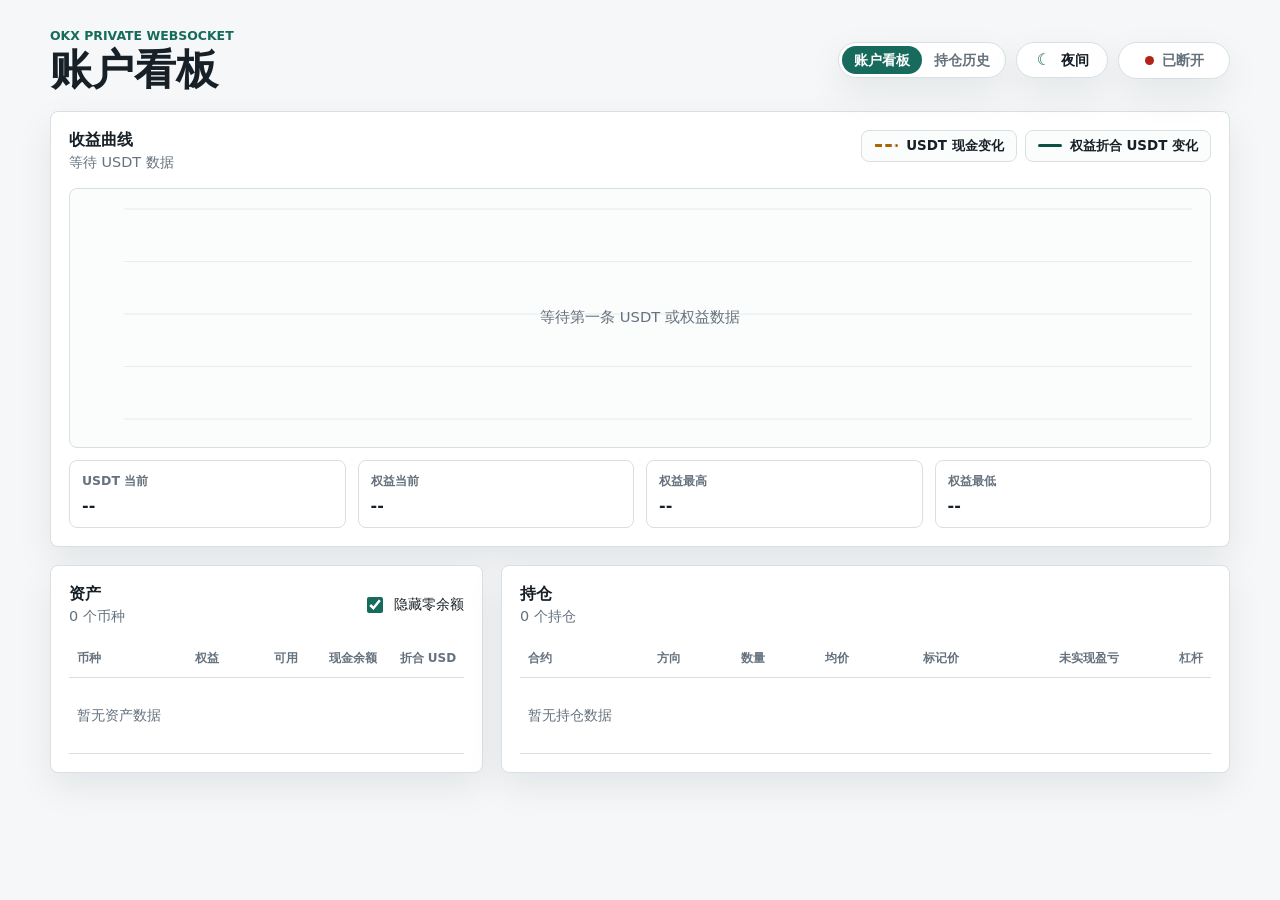
==== index.html @ 51c7c1fa "init" ====
<!doctype html>
<html lang="zh-CN">
  <head>
    <meta charset="utf-8">
    <meta name="viewport" content="width=device-width, initial-scale=1">
    <meta
      http-equiv="Content-Security-Policy"
      content="default-src 'self'; connect-src 'self' https: wss:; img-src 'self' data:; style-src 'self'; script-src 'self'; base-uri 'none'; form-action 'none'"
    >
    <title>OKX 账户看板</title>
    <link rel="stylesheet" href="./styles.css">
    <script src="./okx-runtime.js" defer></script>
    <script src="./app.js" defer></script>
  </head>
  <body>
    <main class="app-shell">
      <header class="topbar">
        <div>
          <p class="eyebrow">OKX Private WebSocket</p>
          <h1>账户看板</h1>
        </div>
        <div class="topbar-actions">
          <nav class="page-tabs" aria-label="页面切换">
            <a class="page-tab" href="./index.html" aria-current="page">账户看板</a>
            <a class="page-tab" href="./positions-history.html">持仓历史</a>
          </nav>
          <button
            class="theme-toggle"
            id="theme-toggle"
            type="button"
            aria-label="切换到夜间主题"
            aria-pressed="false"
          >
            <span class="theme-toggle__icon" id="theme-icon" aria-hidden="true">☾</span>
            <span id="theme-label">夜间</span>
          </button>
          <div class="connection-pill" data-status="idle" id="connection-pill">
            <span class="status-dot" aria-hidden="true"></span>
            <span id="status-label">未连接</span>
          </div>
        </div>
      </header>

      <section class="chart-panel" aria-labelledby="profit-chart-title">
        <div class="chart-heading">
          <div>
            <h2 id="profit-chart-title">收益曲线</h2>
            <p id="chart-summary">等待账户数据</p>
          </div>
          <div class="chart-legend" aria-label="曲线图例">
            <span class="chart-legend-item" data-series="stable">
              <i aria-hidden="true"></i>
              <span id="stable-legend-label">USDT 现金变化</span>
            </span>
            <span class="chart-legend-item" data-series="equity">
              <i aria-hidden="true"></i>
              <span id="equity-legend-label">权益折合 USDT 变化</span>
            </span>
          </div>
        </div>
        <div class="chart-stage">
          <canvas id="profit-chart" aria-label="实时收益曲线" role="img"></canvas>
          <div class="chart-empty" id="chart-empty">等待第一条 USDT 资产推送</div>
        </div>
        <div class="chart-stats" aria-label="收益曲线统计">
          <div>
            <span id="stable-current-label">USDT 当前</span>
            <strong id="stable-current">--</strong>
          </div>
          <div>
            <span>权益当前</span>
            <strong id="equity-current">--</strong>
          </div>
          <div>
            <span>权益最高</span>
            <strong id="equity-high">--</strong>
          </div>
          <div>
            <span>权益最低</span>
            <strong id="equity-low">--</strong>
          </div>
        </div>
      </section>

      <section class="data-layout">
        <article class="data-panel balance-panel">
          <div class="table-heading">
            <div>
              <h2>资产</h2>
              <p id="balance-count">0 个币种</p>
            </div>
            <label class="switch-field">
              <input id="hide-zero-input" type="checkbox" checked>
              <span>隐藏零余额</span>
            </label>
          </div>
          <div class="table-wrap">
            <table>
              <thead>
                <tr>
                  <th>币种</th>
                  <th>权益</th>
                  <th>可用</th>
                  <th>现金余额</th>
                  <th>折合 USD</th>
                </tr>
              </thead>
              <tbody id="balances-body">
                <tr>
                  <td colspan="5" class="empty-cell">等待账户数据</td>
                </tr>
              </tbody>
            </table>
          </div>
        </article>

        <article class="data-panel positions-panel">
          <div class="table-heading">
            <div>
              <h2>持仓</h2>
              <p id="position-count">0 个持仓</p>
            </div>
          </div>
          <div class="table-wrap">
            <table>
              <thead>
                <tr>
                  <th>合约</th>
                  <th>方向</th>
                  <th>数量</th>
                  <th>均价</th>
                  <th>标记价</th>
                  <th>未实现盈亏</th>
                  <th>杠杆</th>
                </tr>
              </thead>
              <tbody id="positions-body">
                <tr>
                  <td colspan="7" class="empty-cell">等待持仓数据</td>
                </tr>
              </tbody>
            </table>
          </div>
        </article>
      </section>

    </main>
  </body>
</html>
---- styles.css ----
:root {
  color-scheme: light;
  --bg: #f5f7f8;
  --surface: #ffffff;
  --surface-muted: #eef2f4;
  --field: #fbfcfc;
  --text: #182027;
  --muted: #66727e;
  --line: #d8e0e5;
  --accent: #166b5d;
  --accent-strong: #0d4f45;
  --accent-soft: rgba(22, 107, 93, 0.14);
  --amber: #a76705;
  --danger: #b42318;
  --positive: #087443;
  --row-hover: #f8fafb;
  --log-bg: #f8fafb;
  --button-hover-border: #b9c5cc;
  --shadow: 0 14px 36px rgba(19, 31, 39, 0.08);
}

html[data-theme="dark"] {
  color-scheme: dark;
  --bg: #101416;
  --surface: #171d20;
  --surface-muted: #20282c;
  --field: #111719;
  --text: #eef4f1;
  --muted: #a5b3b1;
  --line: #2d383c;
  --accent: #42b59f;
  --accent-strong: #60cdb9;
  --accent-soft: rgba(66, 181, 159, 0.18);
  --amber: #e0a137;
  --danger: #ff776d;
  --positive: #42c783;
  --row-hover: #1e262a;
  --log-bg: #12191b;
  --button-hover-border: #4a5b60;
  --shadow: 0 16px 34px rgba(0, 0, 0, 0.28);
}

* {
  box-sizing: border-box;
}

body {
  min-width: 320px;
  margin: 0;
  background: var(--bg);
  color: var(--text);
  font-family:
    Inter, ui-sans-serif, system-ui, -apple-system, BlinkMacSystemFont, "Segoe UI",
    sans-serif;
  letter-spacing: 0;
}

button,
input,
select {
  font: inherit;
}

button {
  cursor: pointer;
}

button:disabled {
  cursor: not-allowed;
  opacity: 0.58;
}

.app-shell {
  width: min(1180px, calc(100% - 32px));
  margin: 0 auto;
  padding: 28px 0 40px;
}

.topbar {
  display: flex;
  align-items: center;
  justify-content: space-between;
  gap: 16px;
  margin-bottom: 18px;
}

.topbar-actions {
  display: flex;
  align-items: center;
  justify-content: flex-end;
  gap: 10px;
}

.page-tabs {
  display: inline-flex;
  min-height: 36px;
  align-items: center;
  border: 1px solid var(--line);
  border-radius: 999px;
  background: var(--surface);
  padding: 3px;
  box-shadow: var(--shadow);
}

.page-tab {
  display: inline-flex;
  min-height: 28px;
  align-items: center;
  justify-content: center;
  border-radius: 999px;
  color: var(--muted);
  padding: 0 12px;
  font-size: 0.88rem;
  font-weight: 800;
  text-decoration: none;
  white-space: nowrap;
}

.page-tab:hover {
  color: var(--text);
  background: var(--surface-muted);
}

.page-tab[aria-current="page"] {
  background: var(--accent);
  color: #ffffff;
}

.eyebrow {
  margin: 0 0 4px;
  color: var(--accent);
  font-size: 0.78rem;
  font-weight: 700;
  text-transform: uppercase;
}

h1,
h2,
p {
  margin-top: 0;
}

h1 {
  margin-bottom: 0;
  font-size: clamp(1.8rem, 4vw, 2.65rem);
  line-height: 1.08;
}

h2 {
  margin-bottom: 4px;
  font-size: 1rem;
  line-height: 1.2;
}

.theme-toggle {
  display: inline-flex;
  min-width: 92px;
  min-height: 36px;
  align-items: center;
  justify-content: center;
  gap: 8px;
  border: 1px solid var(--line);
  border-radius: 999px;
  background: var(--surface);
  color: var(--text);
  padding: 0 12px;
  font-size: 0.9rem;
  font-weight: 800;
  box-shadow: var(--shadow);
  white-space: nowrap;
}

.theme-toggle:hover {
  border-color: var(--button-hover-border);
  background: var(--surface-muted);
}

.secondary-button {
  display: inline-flex;
  min-height: 36px;
  align-items: center;
  justify-content: center;
  border: 1px solid var(--line);
  border-radius: 8px;
  background: var(--surface);
  color: var(--text);
  padding: 0 12px;
  font-size: 0.88rem;
  font-weight: 800;
  white-space: nowrap;
}

.secondary-button:hover {
  border-color: var(--button-hover-border);
  background: var(--surface-muted);
}

.theme-toggle__icon {
  display: inline-grid;
  width: 18px;
  height: 18px;
  place-items: center;
  color: var(--accent);
  font-size: 1rem;
  line-height: 1;
}

.connection-pill {
  display: inline-flex;
  min-width: 112px;
  align-items: center;
  justify-content: center;
  gap: 8px;
  border: 1px solid var(--line);
  border-radius: 999px;
  background: var(--surface);
  padding: 8px 12px;
  color: var(--muted);
  font-size: 0.9rem;
  font-weight: 700;
  box-shadow: var(--shadow);
  white-space: nowrap;
}

.status-dot {
  width: 9px;
  height: 9px;
  border-radius: 50%;
  background: #a0aab4;
}

.connection-pill[data-status="connecting"] .status-dot,
.connection-pill[data-status="authenticating"] .status-dot {
  background: var(--amber);
}

.connection-pill[data-status="connected"] .status-dot {
  background: var(--positive);
}

.connection-pill[data-status="error"] .status-dot {
  background: var(--danger);
}

.chart-panel,
.data-panel {
  border: 1px solid var(--line);
  border-radius: 8px;
  background: var(--surface);
  box-shadow: var(--shadow);
}

.history-summary {
  display: grid;
  grid-template-columns: repeat(3, minmax(0, 1fr));
  gap: 12px;
  margin-bottom: 18px;
}

.history-summary-card {
  border: 1px solid var(--line);
  border-radius: 8px;
  background: var(--surface);
  padding: 16px;
  box-shadow: var(--shadow);
}

.history-summary-card span {
  display: block;
  color: var(--muted);
  font-size: 0.78rem;
  font-weight: 800;
}

.history-summary-card strong {
  display: block;
  margin-top: 8px;
  font-size: 1.25rem;
  line-height: 1.2;
  overflow-wrap: anywhere;
}

.chart-heading,
.table-heading {
  display: flex;
  align-items: flex-start;
  justify-content: space-between;
  gap: 16px;
}

.chart-heading p,
.table-heading p {
  margin-bottom: 0;
  color: var(--muted);
  font-size: 0.9rem;
}

.hidden {
  display: none;
}

.switch-field {
  display: flex;
  min-height: 42px;
  align-items: center;
  gap: 8px;
  color: var(--text);
  font-size: 0.9rem;
}

.switch-field input {
  width: 16px;
  height: 16px;
  accent-color: var(--accent);
}

.negative {
  color: var(--danger);
}

.positive {
  color: var(--positive);
}

.chart-panel {
  margin-bottom: 18px;
  padding: 18px;
}

.chart-legend {
  display: flex;
  flex-wrap: wrap;
  justify-content: flex-end;
  gap: 8px;
}

.chart-legend-item {
  display: inline-flex;
  min-height: 32px;
  align-items: center;
  gap: 8px;
  border: 1px solid var(--line);
  border-radius: 8px;
  background: var(--field);
  color: var(--text);
  padding: 0 12px;
  font-size: 0.84rem;
  font-weight: 800;
  white-space: nowrap;
}

.chart-legend-item i {
  display: inline-block;
  width: 24px;
  height: 0;
  border-top: 3px solid var(--accent-strong);
  border-radius: 999px;
}

.chart-legend-item[data-series="stable"] i {
  border-top-color: var(--amber);
  border-top-style: dashed;
}

.chart-stage {
  position: relative;
  width: 100%;
  height: 260px;
  margin-top: 16px;
  border: 1px solid var(--line);
  border-radius: 8px;
  background: var(--field);
  overflow: hidden;
}

#profit-chart {
  display: block;
  width: 100%;
  height: 100%;
}

.chart-empty {
  position: absolute;
  inset: 0;
  display: grid;
  place-items: center;
  color: var(--muted);
  font-size: 0.92rem;
  pointer-events: none;
}

.chart-empty.hidden {
  display: none;
}

.chart-stats {
  display: grid;
  grid-template-columns: repeat(4, minmax(0, 1fr));
  gap: 12px;
  margin-top: 12px;
}

.chart-stats div {
  border: 1px solid var(--line);
  border-radius: 8px;
  background: var(--surface);
  padding: 12px;
}

.chart-stats span {
  display: block;
  color: var(--muted);
  font-size: 0.78rem;
  font-weight: 800;
}

.chart-stats strong {
  display: block;
  margin-top: 6px;
  font-size: 1rem;
  overflow-wrap: anywhere;
}

.data-layout {
  display: grid;
  grid-template-columns: minmax(0, 0.82fr) minmax(0, 1.38fr);
  gap: 18px;
}

.data-panel {
  min-width: 0;
  padding: 18px;
}

.table-wrap {
  width: 100%;
  margin-top: 14px;
  overflow-x: auto;
}

table {
  width: 100%;
  min-width: 560px;
  border-collapse: collapse;
  font-size: 0.88rem;
}

.balance-panel table {
  min-width: 100%;
  table-layout: fixed;
}

.positions-panel table {
  min-width: 620px;
}

.history-panel table {
  min-width: 1120px;
}

th,
td {
  border-bottom: 1px solid var(--line);
  padding: 10px 8px;
  text-align: right;
  vertical-align: middle;
  white-space: nowrap;
}

.balance-panel th,
.balance-panel td {
  overflow-wrap: anywhere;
  white-space: normal;
}

.balance-panel td {
  font-variant-numeric: tabular-nums;
  line-height: 1.35;
}

th:first-child,
td:first-child {
  text-align: left;
}

th {
  color: var(--muted);
  font-size: 0.75rem;
  font-weight: 800;
  text-transform: uppercase;
}

td {
  color: var(--text);
}

tbody tr:hover {
  background: var(--row-hover);
}

.empty-cell {
  height: 76px;
  color: var(--muted);
  text-align: center;
}

@media (max-width: 920px) {
  .data-layout {
    grid-template-columns: 1fr 1fr;
  }

  .data-panel {
    grid-column: span 2;
  }
}

@media (max-width: 640px) {
  .app-shell {
    width: min(100% - 20px, 1180px);
    padding-top: 18px;
  }

  .topbar,
  .chart-heading,
  .table-heading {
    align-items: stretch;
    flex-direction: column;
  }

  .topbar-actions {
    justify-content: space-between;
  }

  .data-layout {
    grid-template-columns: 1fr;
  }

  .data-panel {
    grid-column: auto;
  }

  .chart-legend {
    justify-content: stretch;
    width: 100%;
  }

  .chart-legend-item {
    flex: 1 1 100%;
  }

  .chart-stage {
    height: 220px;
  }

  .chart-stats {
    grid-template-columns: 1fr 1fr;
  }

  .history-summary {
    grid-template-columns: 1fr;
  }
}
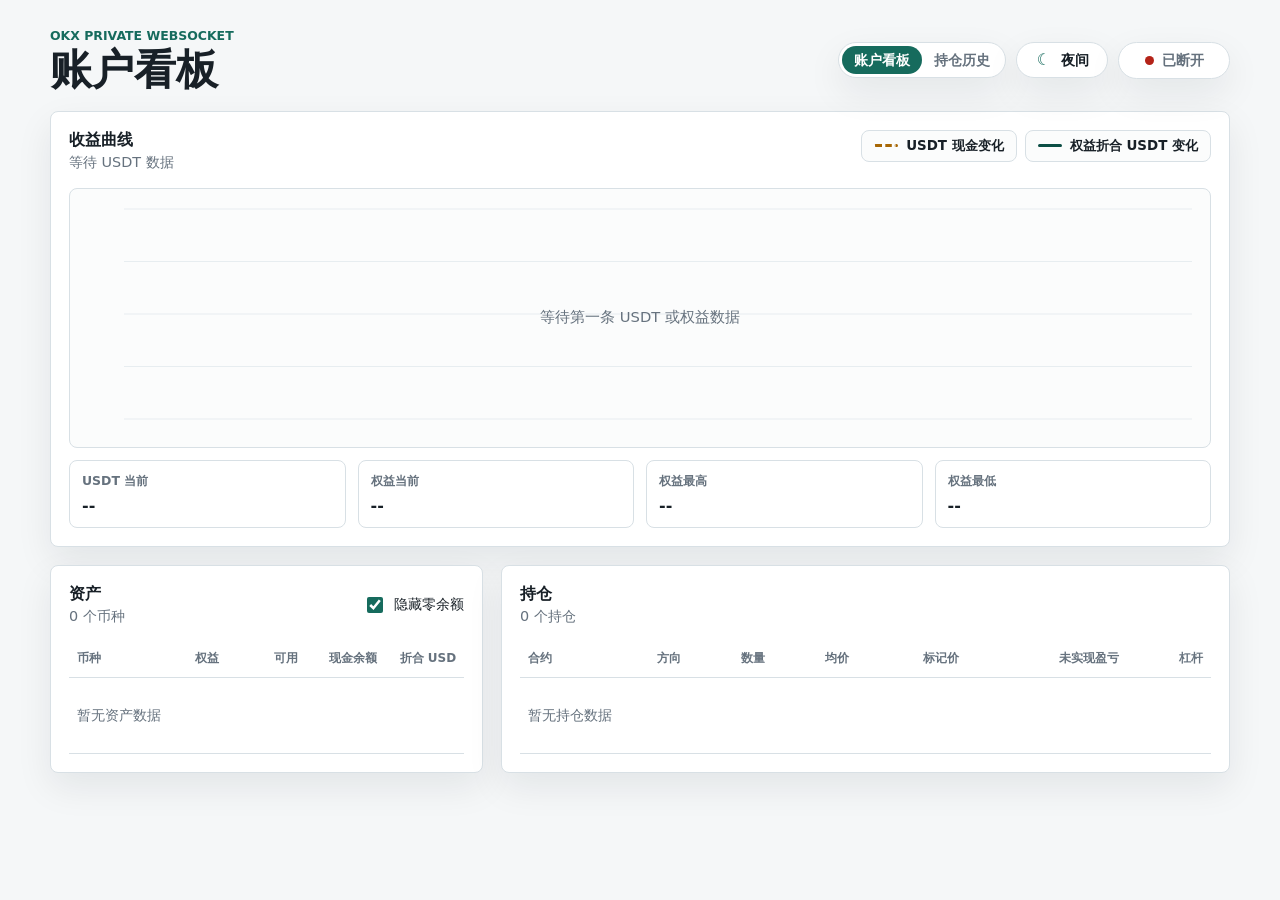
==== commit 77ec5f1e: "init" ====
--- a/index.html
+++ b/index.html
@@ -5,12 +5,12 @@
     <meta name="viewport" content="width=device-width, initial-scale=1">
     <meta
       http-equiv="Content-Security-Policy"
-      content="default-src 'self'; connect-src 'self' https: wss:; img-src 'self' data:; style-src 'self'; script-src 'self'; base-uri 'none'; form-action 'none'"
+      content="default-src 'self'; connect-src 'self' https: wss:; img-src 'self' data:; style-src 'self'; script-src 'self' https://static.cloudflareinsights.com; script-src-elem 'self' https://static.cloudflareinsights.com; base-uri 'none'; form-action 'none'"
     >
     <title>OKX 账户看板</title>
     <link rel="stylesheet" href="./styles.css">
-    <script src="./okx-runtime.js" defer></script>
-    <script src="./app.js" defer></script>
+    <script src="./okx-runtime.js?v=20260606-positions-refresh" defer></script>
+    <script src="./app.js?v=20260606-positions-refresh" defer></script>
   </head>
   <body>
     <main class="app-shell">
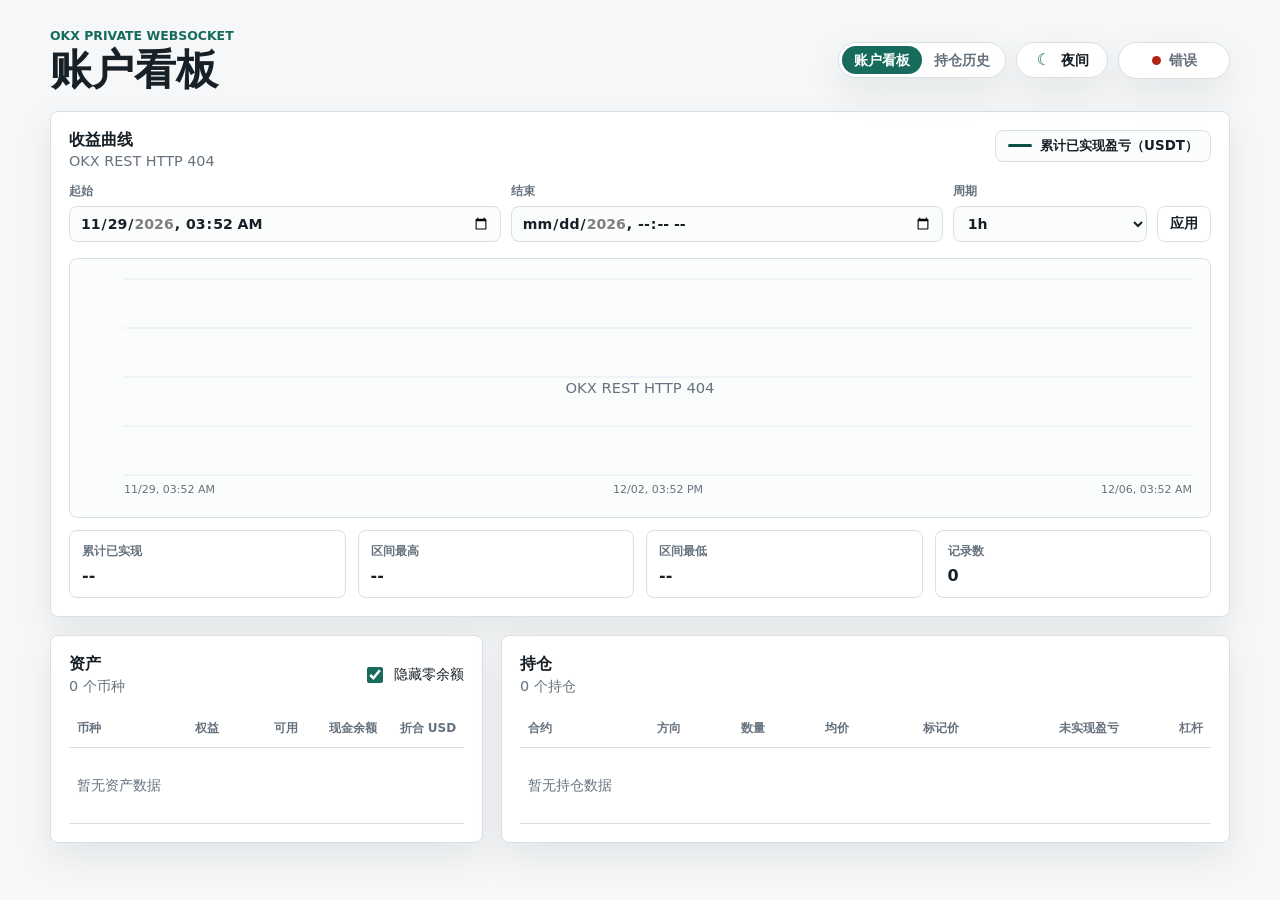
==== commit b3723b43: "init" ====
--- a/index.html
+++ b/index.html
@@ -9,20 +9,20 @@
     >
     <title>OKX 账户看板</title>
     <link rel="stylesheet" href="./styles.css">
-    <script src="./okx-runtime.js?v=20260606-positions-refresh" defer></script>
-    <script src="./app.js?v=20260606-positions-refresh" defer></script>
+    <script src="./okx-runtime.js?v=20260606-history-chart" defer></script>
+    <script src="./app.js?v=20260606-history-chart" defer></script>
   </head>
   <body>
     <main class="app-shell">
       <header class="topbar">
         <div>
-          <p class="eyebrow">OKX Private WebSocket</p>
-          <h1>账户看板</h1>
+          <p class="eyebrow" id="view-eyebrow">OKX Private WebSocket</p>
+          <h1 id="view-title">账户看板</h1>
         </div>
         <div class="topbar-actions">
           <nav class="page-tabs" aria-label="页面切换">
-            <a class="page-tab" href="./index.html" aria-current="page">账户看板</a>
-            <a class="page-tab" href="./positions-history.html">持仓历史</a>
+            <a class="page-tab" href="#dashboard" data-view-link="dashboard" aria-current="page">账户看板</a>
+            <a class="page-tab" href="#positions-history" data-view-link="positions-history">持仓历史</a>
           </nav>
           <button
             class="theme-toggle"
@@ -41,108 +41,177 @@
         </div>
       </header>
 
-      <section class="chart-panel" aria-labelledby="profit-chart-title">
-        <div class="chart-heading">
-          <div>
-            <h2 id="profit-chart-title">收益曲线</h2>
-            <p id="chart-summary">等待账户数据</p>
-          </div>
-          <div class="chart-legend" aria-label="曲线图例">
-            <span class="chart-legend-item" data-series="stable">
-              <i aria-hidden="true"></i>
-              <span id="stable-legend-label">USDT 现金变化</span>
-            </span>
-            <span class="chart-legend-item" data-series="equity">
-              <i aria-hidden="true"></i>
-              <span id="equity-legend-label">权益折合 USDT 变化</span>
-            </span>
-          </div>
-        </div>
-        <div class="chart-stage">
-          <canvas id="profit-chart" aria-label="实时收益曲线" role="img"></canvas>
-          <div class="chart-empty" id="chart-empty">等待第一条 USDT 资产推送</div>
-        </div>
-        <div class="chart-stats" aria-label="收益曲线统计">
-          <div>
-            <span id="stable-current-label">USDT 当前</span>
-            <strong id="stable-current">--</strong>
-          </div>
-          <div>
-            <span>权益当前</span>
-            <strong id="equity-current">--</strong>
-          </div>
-          <div>
-            <span>权益最高</span>
-            <strong id="equity-high">--</strong>
-          </div>
-          <div>
-            <span>权益最低</span>
-            <strong id="equity-low">--</strong>
-          </div>
-        </div>
-      </section>
-
-      <section class="data-layout">
-        <article class="data-panel balance-panel">
+      <div class="app-view" id="dashboard-view" data-view="dashboard">
+        <section class="chart-panel" aria-labelledby="profit-chart-title">
+          <div class="chart-heading">
+            <div>
+              <h2 id="profit-chart-title">收益曲线</h2>
+              <p id="chart-summary">等待历史收益数据</p>
+            </div>
+            <div class="chart-legend" aria-label="曲线图例">
+              <span class="chart-legend-item" data-series="equity">
+                <i aria-hidden="true"></i>
+                <span id="equity-legend-label">累计已实现盈亏</span>
+              </span>
+            </div>
+          </div>
+          <form class="chart-controls" id="profit-chart-controls">
+            <label class="chart-field">
+              <span>起始</span>
+              <input id="profit-start-input" type="datetime-local" required>
+            </label>
+            <label class="chart-field">
+              <span>结束</span>
+              <input id="profit-end-input" type="datetime-local" title="留空则使用当前时间">
+            </label>
+            <label class="chart-field chart-field--period">
+              <span>周期</span>
+              <select id="profit-period-select">
+                <option value="15m">15m</option>
+                <option value="1h">1h</option>
+                <option value="4h">4h</option>
+                <option value="1d">1d</option>
+              </select>
+            </label>
+            <button class="secondary-button" id="load-profit-chart-button" type="submit">应用</button>
+          </form>
+          <div class="chart-stage">
+            <canvas id="profit-chart" aria-label="历史收益曲线" role="img"></canvas>
+            <div class="chart-empty" id="chart-empty">等待历史收益数据</div>
+          </div>
+          <div class="chart-stats" aria-label="收益曲线统计">
+            <div>
+              <span>累计已实现</span>
+              <strong id="chart-total-pnl">--</strong>
+            </div>
+            <div>
+              <span>区间最高</span>
+              <strong id="chart-high-pnl">--</strong>
+            </div>
+            <div>
+              <span>区间最低</span>
+              <strong id="chart-low-pnl">--</strong>
+            </div>
+            <div>
+              <span>记录数</span>
+              <strong id="chart-record-count">0</strong>
+            </div>
+          </div>
+        </section>
+
+        <section class="data-layout">
+          <article class="data-panel balance-panel">
+            <div class="table-heading">
+              <div>
+                <h2>资产</h2>
+                <p id="balance-count">0 个币种</p>
+              </div>
+              <label class="switch-field">
+                <input id="hide-zero-input" type="checkbox" checked>
+                <span>隐藏零余额</span>
+              </label>
+            </div>
+            <div class="table-wrap">
+              <table>
+                <thead>
+                  <tr>
+                    <th>币种</th>
+                    <th>权益</th>
+                    <th>可用</th>
+                    <th>现金余额</th>
+                    <th>折合 USD</th>
+                  </tr>
+                </thead>
+                <tbody id="balances-body">
+                  <tr>
+                    <td colspan="5" class="empty-cell">等待账户数据</td>
+                  </tr>
+                </tbody>
+              </table>
+            </div>
+          </article>
+
+          <article class="data-panel positions-panel">
+            <div class="table-heading">
+              <div>
+                <h2>持仓</h2>
+                <p id="position-count">0 个持仓</p>
+              </div>
+            </div>
+            <div class="table-wrap">
+              <table>
+                <thead>
+                  <tr>
+                    <th>合约</th>
+                    <th>方向</th>
+                    <th>数量</th>
+                    <th>均价</th>
+                    <th>标记价</th>
+                    <th>未实现盈亏</th>
+                    <th>杠杆</th>
+                  </tr>
+                </thead>
+                <tbody id="positions-body">
+                  <tr>
+                    <td colspan="7" class="empty-cell">等待持仓数据</td>
+                  </tr>
+                </tbody>
+              </table>
+            </div>
+          </article>
+        </section>
+      </div>
+
+      <div class="app-view hidden" id="positions-history-view" data-view="positions-history">
+        <section class="history-summary" aria-label="持仓历史概览">
+          <article class="history-summary-card">
+            <span>最近记录</span>
+            <strong id="position-history-count">0</strong>
+          </article>
+          <article class="history-summary-card">
+            <span>累计已实现盈亏</span>
+            <strong id="position-history-pnl">--</strong>
+          </article>
+          <article class="history-summary-card">
+            <span>盈利 / 亏损</span>
+            <strong id="position-history-outcome">0 / 0</strong>
+          </article>
+        </section>
+
+        <section class="data-panel history-panel">
           <div class="table-heading">
             <div>
-              <h2>资产</h2>
-              <p id="balance-count">0 个币种</p>
-            </div>
-            <label class="switch-field">
-              <input id="hide-zero-input" type="checkbox" checked>
-              <span>隐藏零余额</span>
-            </label>
+              <h2>最近已结束持仓</h2>
+              <p id="position-history-summary">等待持仓历史数据</p>
+            </div>
+            <button class="secondary-button" id="refresh-history-button" type="button">刷新</button>
           </div>
           <div class="table-wrap">
             <table>
               <thead>
                 <tr>
-                  <th>币种</th>
-                  <th>权益</th>
-                  <th>可用</th>
-                  <th>现金余额</th>
-                  <th>折合 USD</th>
+                  <th>更新时间</th>
+                  <th>合约</th>
+                  <th>类型</th>
+                  <th>方向</th>
+                  <th>平仓量</th>
+                  <th>开仓均价</th>
+                  <th>平仓均价</th>
+                  <th>已实现盈亏</th>
+                  <th>盈亏率</th>
+                  <th>手续费 / 资金费 / 罚金</th>
+                  <th>模式 / 杠杆</th>
                 </tr>
               </thead>
-              <tbody id="balances-body">
+              <tbody id="positions-history-body">
                 <tr>
-                  <td colspan="5" class="empty-cell">等待账户数据</td>
+                  <td colspan="11" class="empty-cell">等待持仓历史数据</td>
                 </tr>
               </tbody>
             </table>
           </div>
-        </article>
-
-        <article class="data-panel positions-panel">
-          <div class="table-heading">
-            <div>
-              <h2>持仓</h2>
-              <p id="position-count">0 个持仓</p>
-            </div>
-          </div>
-          <div class="table-wrap">
-            <table>
-              <thead>
-                <tr>
-                  <th>合约</th>
-                  <th>方向</th>
-                  <th>数量</th>
-                  <th>均价</th>
-                  <th>标记价</th>
-                  <th>未实现盈亏</th>
-                  <th>杠杆</th>
-                </tr>
-              </thead>
-              <tbody id="positions-body">
-                <tr>
-                  <td colspan="7" class="empty-cell">等待持仓数据</td>
-                </tr>
-              </tbody>
-            </table>
-          </div>
-        </article>
-      </section>
+        </section>
+      </div>
 
     </main>
   </body>
--- a/styles.css
+++ b/styles.css
@@ -327,6 +327,45 @@
   padding: 18px;
 }
 
+.chart-controls {
+  display: grid;
+  grid-template-columns: minmax(180px, 1fr) minmax(180px, 1fr) minmax(112px, 0.45fr) auto;
+  gap: 10px;
+  align-items: end;
+  margin-top: 14px;
+}
+
+.chart-field {
+  display: grid;
+  min-width: 0;
+  gap: 6px;
+}
+
+.chart-field span {
+  color: var(--muted);
+  font-size: 0.78rem;
+  font-weight: 800;
+}
+
+.chart-field input,
+.chart-field select {
+  width: 100%;
+  min-height: 36px;
+  border: 1px solid var(--line);
+  border-radius: 8px;
+  background: var(--field);
+  color: var(--text);
+  padding: 0 10px;
+  font-size: 0.88rem;
+  font-weight: 700;
+}
+
+.chart-field input:focus,
+.chart-field select:focus {
+  border-color: var(--accent);
+  outline: none;
+}
+
 .chart-legend {
   display: flex;
   flex-wrap: wrap;
@@ -512,6 +551,14 @@
   .data-panel {
     grid-column: span 2;
   }
+
+  .chart-controls {
+    grid-template-columns: 1fr 1fr;
+  }
+
+  .chart-controls .secondary-button {
+    align-self: stretch;
+  }
 }
 
 @media (max-width: 640px) {
@@ -528,7 +575,23 @@
   }
 
   .topbar-actions {
-    justify-content: space-between;
+    align-items: stretch;
+    flex-wrap: wrap;
+    justify-content: flex-start;
+  }
+
+  .page-tabs {
+    width: 100%;
+  }
+
+  .page-tab {
+    flex: 1 1 0;
+  }
+
+  .theme-toggle,
+  .connection-pill {
+    flex: 1 1 calc(50% - 5px);
+    min-width: 0;
   }
 
   .data-layout {
@@ -548,6 +611,14 @@
     flex: 1 1 100%;
   }
 
+  .chart-controls {
+    grid-template-columns: 1fr;
+  }
+
+  .chart-controls .secondary-button {
+    width: 100%;
+  }
+
   .chart-stage {
     height: 220px;
   }
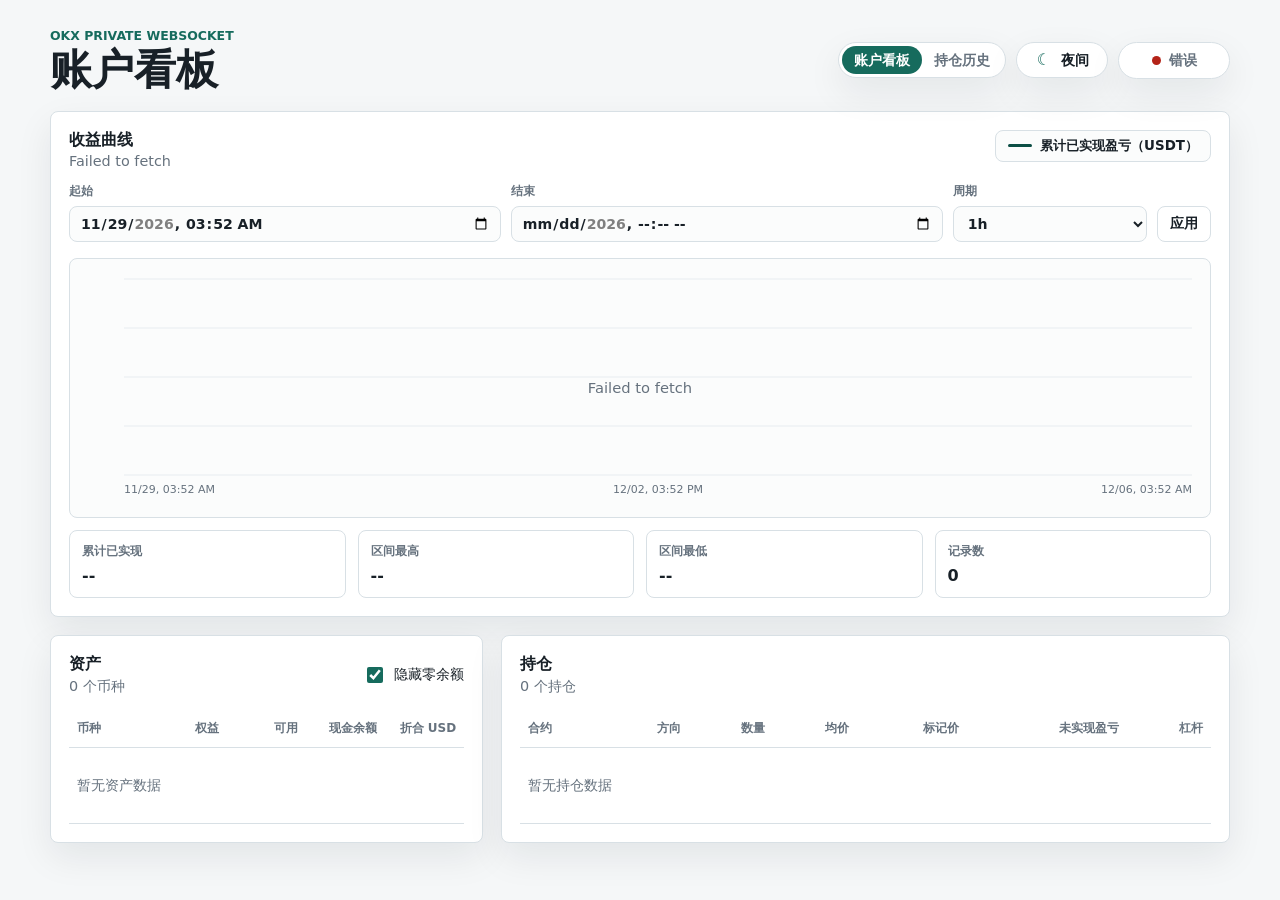
==== commit d6d69984: "init" ====
--- a/index.html
+++ b/index.html
@@ -8,9 +8,10 @@
       content="default-src 'self'; connect-src 'self' https: wss:; img-src 'self' data:; style-src 'self'; script-src 'self' https://static.cloudflareinsights.com; script-src-elem 'self' https://static.cloudflareinsights.com; base-uri 'none'; form-action 'none'"
     >
     <title>OKX 账户看板</title>
+    <link rel="icon" href="data:,">
     <link rel="stylesheet" href="./styles.css">
-    <script src="./okx-runtime.js?v=20260606-history-chart" defer></script>
-    <script src="./app.js?v=20260606-history-chart" defer></script>
+    <script src="./okx-runtime.js?v=20260606-worker" defer></script>
+    <script src="./app.js?v=20260606-worker" defer></script>
   </head>
   <body>
     <main class="app-shell">
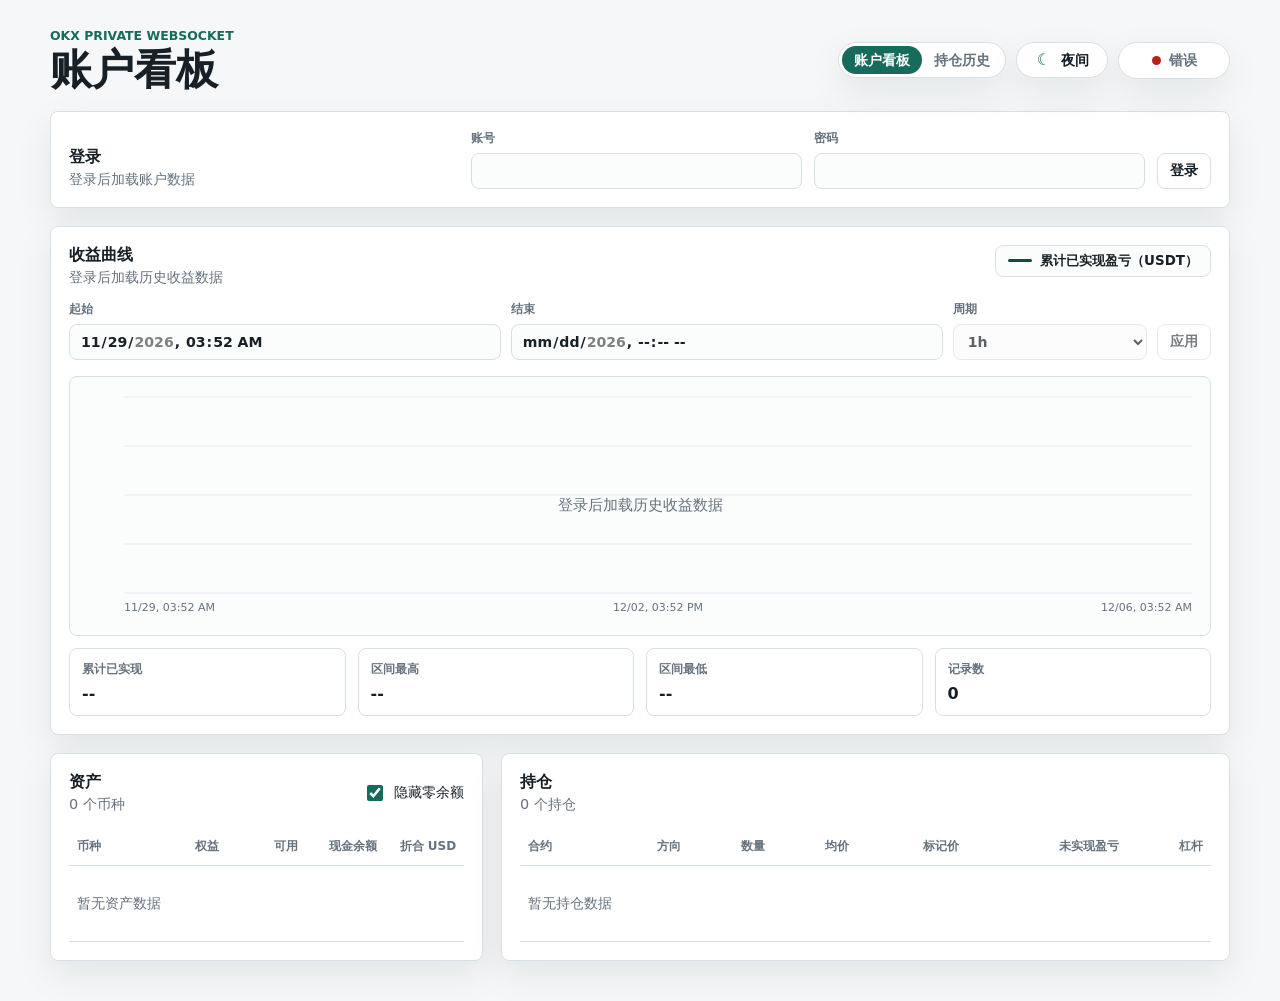
==== commit 40487e75: "Add dashboard login protection" ====
--- a/index.html
+++ b/index.html
@@ -35,12 +35,31 @@
             <span class="theme-toggle__icon" id="theme-icon" aria-hidden="true">☾</span>
             <span id="theme-label">夜间</span>
           </button>
+          <button class="secondary-button hidden" id="logout-button" type="button">退出</button>
           <div class="connection-pill" data-status="idle" id="connection-pill">
             <span class="status-dot" aria-hidden="true"></span>
             <span id="status-label">未连接</span>
           </div>
         </div>
       </header>
+
+      <section class="login-panel hidden" id="login-panel" aria-labelledby="login-title">
+        <form class="login-form" id="login-form">
+          <div>
+            <h2 id="login-title">登录</h2>
+            <p id="login-error">登录后加载账户数据</p>
+          </div>
+          <label class="login-field">
+            <span>账号</span>
+            <input id="login-username" type="text" autocomplete="username" required>
+          </label>
+          <label class="login-field">
+            <span>密码</span>
+            <input id="login-password" type="password" autocomplete="current-password" required>
+          </label>
+          <button class="secondary-button" id="login-button" type="submit">登录</button>
+        </form>
+      </section>
 
       <div class="app-view" id="dashboard-view" data-view="dashboard">
         <section class="chart-panel" aria-labelledby="profit-chart-title">
--- a/styles.css
+++ b/styles.css
@@ -242,6 +242,57 @@
   background: var(--danger);
 }
 
+.login-panel {
+  margin-bottom: 18px;
+  border: 1px solid var(--line);
+  border-radius: 8px;
+  background: var(--surface);
+  box-shadow: var(--shadow);
+  padding: 18px;
+}
+
+.login-form {
+  display: grid;
+  grid-template-columns: minmax(160px, 1fr) minmax(160px, 0.85fr) minmax(160px, 0.85fr) auto;
+  gap: 12px;
+  align-items: end;
+}
+
+.login-form p {
+  margin-bottom: 0;
+  color: var(--muted);
+  font-size: 0.9rem;
+}
+
+.login-field {
+  display: grid;
+  min-width: 0;
+  gap: 6px;
+}
+
+.login-field span {
+  color: var(--muted);
+  font-size: 0.78rem;
+  font-weight: 800;
+}
+
+.login-field input {
+  width: 100%;
+  min-height: 36px;
+  border: 1px solid var(--line);
+  border-radius: 8px;
+  background: var(--field);
+  color: var(--text);
+  padding: 0 10px;
+  font-size: 0.88rem;
+  font-weight: 700;
+}
+
+.login-field input:focus {
+  border-color: var(--accent);
+  outline: none;
+}
+
 .chart-panel,
 .data-panel {
   border: 1px solid var(--line);
@@ -556,6 +607,10 @@
     grid-template-columns: 1fr 1fr;
   }
 
+  .login-form {
+    grid-template-columns: 1fr 1fr;
+  }
+
   .chart-controls .secondary-button {
     align-self: stretch;
   }
@@ -589,9 +644,14 @@
   }
 
   .theme-toggle,
-  .connection-pill {
+  .connection-pill,
+  #logout-button {
     flex: 1 1 calc(50% - 5px);
     min-width: 0;
+  }
+
+  .login-form {
+    grid-template-columns: 1fr;
   }
 
   .data-layout {
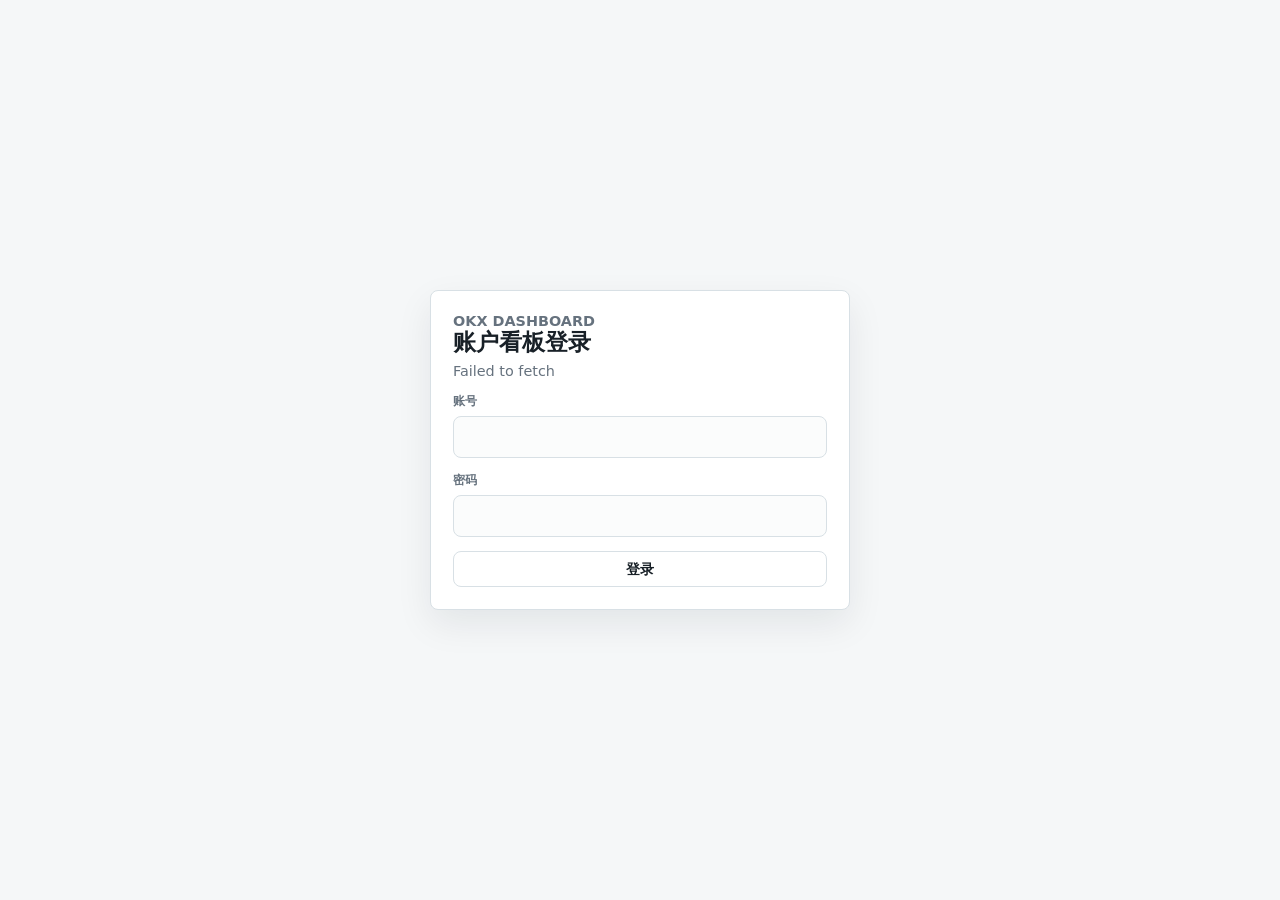
==== commit 5a1e3f19: "优化登陆面板" ====
--- a/index.html
+++ b/index.html
@@ -9,12 +9,33 @@
     >
     <title>OKX 账户看板</title>
     <link rel="icon" href="data:,">
-    <link rel="stylesheet" href="./styles.css">
-    <script src="./okx-runtime.js?v=20260606-worker" defer></script>
-    <script src="./app.js?v=20260606-worker" defer></script>
+    <link rel="stylesheet" href="./styles.css?v=20260606-login-shell">
+    <script src="./okx-runtime.js?v=20260606-login-shell" defer></script>
+    <script src="./app.js?v=20260606-login-shell" defer></script>
   </head>
   <body>
-    <main class="app-shell">
+    <main class="login-screen" id="login-screen">
+      <section class="login-panel" id="login-panel" aria-labelledby="login-title">
+        <form class="login-form" id="login-form">
+          <div class="login-heading">
+            <p class="eyebrow">OKX Dashboard</p>
+            <h1 id="login-title">账户看板登录</h1>
+            <p id="login-error" aria-live="polite">正在加载登录状态</p>
+          </div>
+          <label class="login-field">
+            <span>账号</span>
+            <input id="login-username" type="text" autocomplete="username" required disabled>
+          </label>
+          <label class="login-field">
+            <span>密码</span>
+            <input id="login-password" type="password" autocomplete="current-password" required disabled>
+          </label>
+          <button class="secondary-button" id="login-button" type="submit" disabled>登录</button>
+        </form>
+      </section>
+    </main>
+
+    <main class="app-shell hidden" id="dashboard-shell">
       <header class="topbar">
         <div>
           <p class="eyebrow" id="view-eyebrow">OKX Private WebSocket</p>
@@ -43,24 +64,6 @@
         </div>
       </header>
 
-      <section class="login-panel hidden" id="login-panel" aria-labelledby="login-title">
-        <form class="login-form" id="login-form">
-          <div>
-            <h2 id="login-title">登录</h2>
-            <p id="login-error">登录后加载账户数据</p>
-          </div>
-          <label class="login-field">
-            <span>账号</span>
-            <input id="login-username" type="text" autocomplete="username" required>
-          </label>
-          <label class="login-field">
-            <span>密码</span>
-            <input id="login-password" type="password" autocomplete="current-password" required>
-          </label>
-          <button class="secondary-button" id="login-button" type="submit">登录</button>
-        </form>
-      </section>
-
       <div class="app-view" id="dashboard-view" data-view="dashboard">
         <section class="chart-panel" aria-labelledby="profit-chart-title">
           <div class="chart-heading">
--- a/styles.css
+++ b/styles.css
@@ -242,20 +242,31 @@
   background: var(--danger);
 }
 
+.login-screen {
+  display: grid;
+  min-height: 100dvh;
+  place-items: center;
+  padding: 32px 16px;
+}
+
 .login-panel {
-  margin-bottom: 18px;
+  width: min(100%, 420px);
   border: 1px solid var(--line);
   border-radius: 8px;
   background: var(--surface);
   box-shadow: var(--shadow);
-  padding: 18px;
+  padding: 22px;
 }
 
 .login-form {
   display: grid;
-  grid-template-columns: minmax(160px, 1fr) minmax(160px, 0.85fr) minmax(160px, 0.85fr) auto;
-  gap: 12px;
-  align-items: end;
+  gap: 14px;
+}
+
+.login-heading h1 {
+  margin-bottom: 8px;
+  font-size: 1.45rem;
+  line-height: 1.15;
 }
 
 .login-form p {
@@ -278,7 +289,7 @@
 
 .login-field input {
   width: 100%;
-  min-height: 36px;
+  min-height: 42px;
   border: 1px solid var(--line);
   border-radius: 8px;
   background: var(--field);
@@ -291,6 +302,10 @@
 .login-field input:focus {
   border-color: var(--accent);
   outline: none;
+}
+
+.login-form .secondary-button {
+  width: 100%;
 }
 
 .chart-panel,
@@ -607,10 +622,6 @@
     grid-template-columns: 1fr 1fr;
   }
 
-  .login-form {
-    grid-template-columns: 1fr 1fr;
-  }
-
   .chart-controls .secondary-button {
     align-self: stretch;
   }
